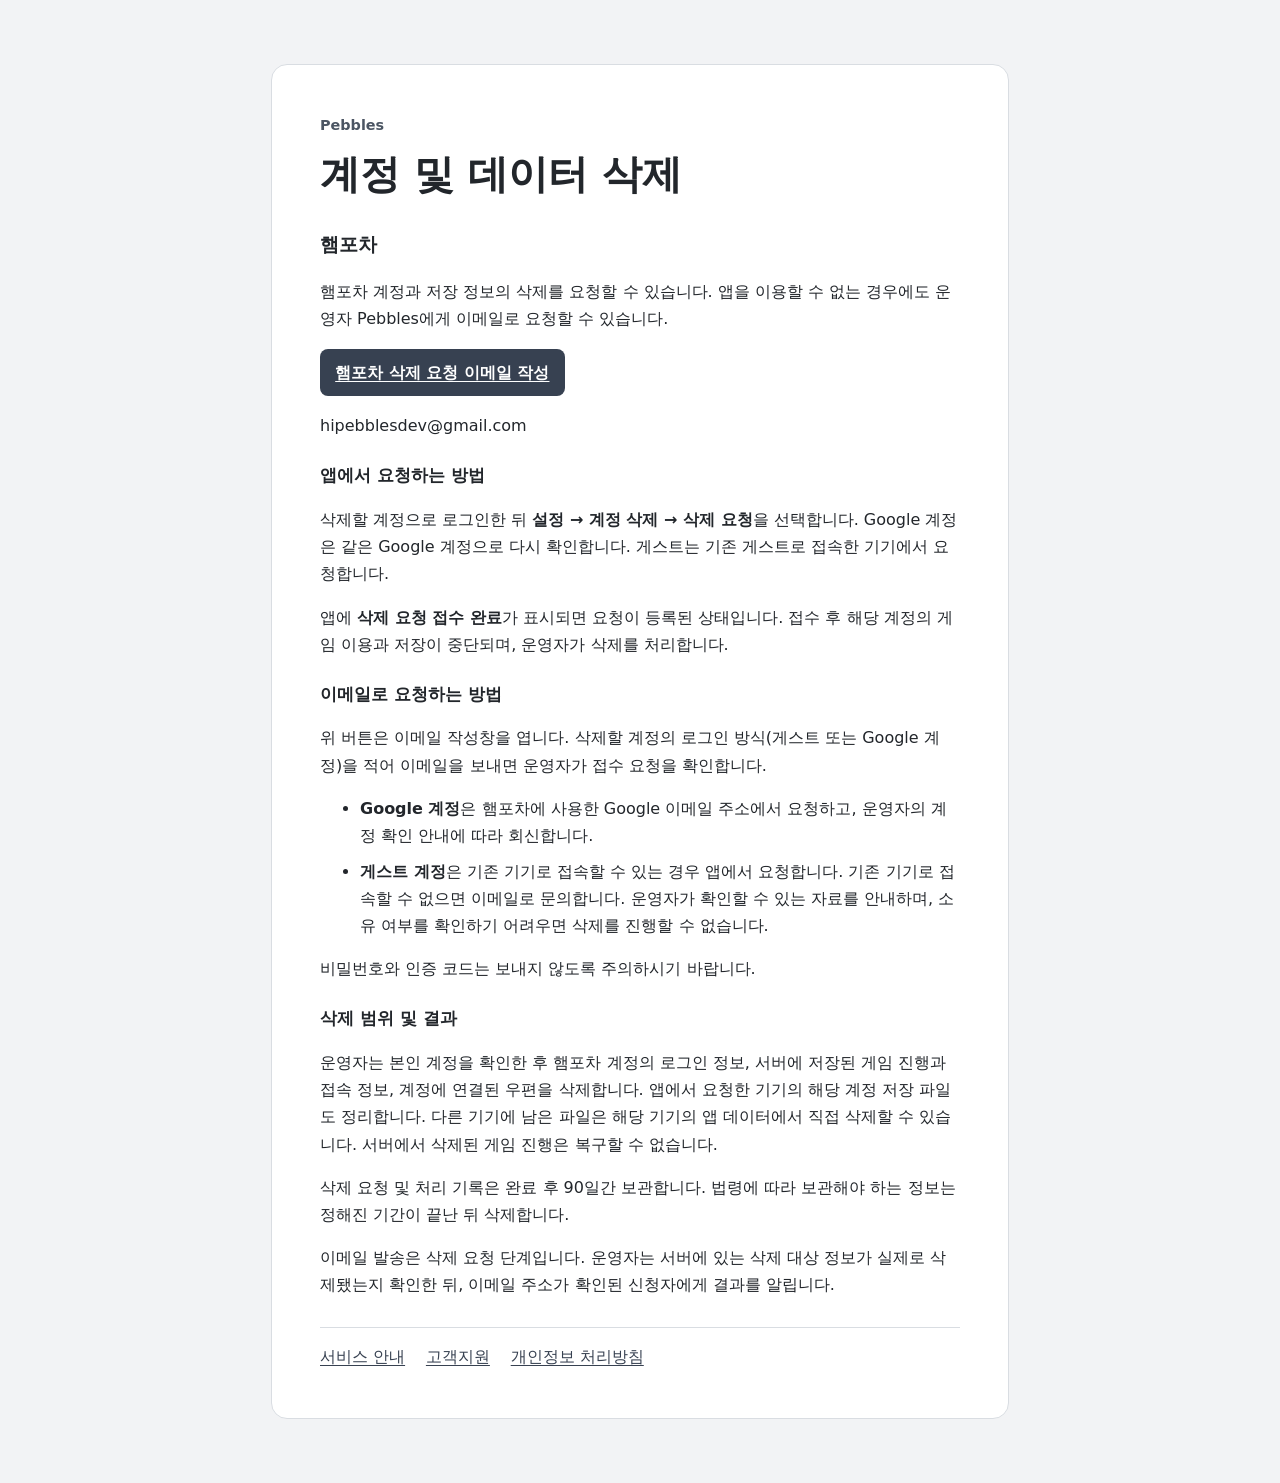
==== delete-account/index.html @ 9e1e4283 "docs(site): publish Pebbles support and policy pages" ====
<!doctype html>
<html lang="ko">
<head>
  <meta charset="utf-8">
  <meta name="viewport" content="width=device-width, initial-scale=1">
  <title>Pebbles | 계정 및 데이터 삭제</title>
  <link rel="stylesheet" href="../style.css">
</head>
<body>
  <main>
    <p class="brand">Pebbles</p>
    <h1>계정 및 데이터 삭제</h1>
    <h2>햄포차</h2>
    <p>햄포차 계정과 저장 정보의 삭제를 요청할 수 있습니다. 앱을 이용할 수 없는 경우에도 운영자 Pebbles에게 이메일로 요청할 수 있습니다.</p>
    <p><a class="button" href="mailto:hipebblesdev@gmail.com?subject=%5B%ED%96%84%ED%8F%AC%EC%B0%A8%5D%20%EA%B3%84%EC%A0%95%20%EB%B0%8F%20%EB%8D%B0%EC%9D%B4%ED%84%B0%20%EC%82%AD%EC%A0%9C">햄포차 삭제 요청 이메일 작성</a></p>
    <p class="address">hipebblesdev@gmail.com</p>
    <h3>앱에서 요청하는 방법</h3>
    <p>삭제할 계정으로 로그인한 뒤 <strong>설정 → 계정 삭제 → 삭제 요청</strong>을 선택합니다. Google 계정은 같은 Google 계정으로 다시 확인합니다. 게스트는 기존 게스트로 접속한 기기에서 요청합니다.</p>
    <p>앱에 <strong>삭제 요청 접수 완료</strong>가 표시되면 요청이 등록된 상태입니다. 접수 후 해당 계정의 게임 이용과 저장이 중단되며, 운영자가 삭제를 처리합니다.</p>

    <h3>이메일로 요청하는 방법</h3>
    <p>위 버튼은 이메일 작성창을 엽니다. 삭제할 계정의 로그인 방식(게스트 또는 Google 계정)을 적어 이메일을 보내면 운영자가 접수 요청을 확인합니다.</p>
    <ul>
      <li><strong>Google 계정</strong>은 햄포차에 사용한 Google 이메일 주소에서 요청하고, 운영자의 계정 확인 안내에 따라 회신합니다.</li>
      <li><strong>게스트 계정</strong>은 기존 기기로 접속할 수 있는 경우 앱에서 요청합니다. 기존 기기로 접속할 수 없으면 이메일로 문의합니다. 운영자가 확인할 수 있는 자료를 안내하며, 소유 여부를 확인하기 어려우면 삭제를 진행할 수 없습니다.</li>
    </ul>
    <p>비밀번호와 인증 코드는 보내지 않도록 주의하시기 바랍니다.</p>

    <h3>삭제 범위 및 결과</h3>
    <p>운영자는 본인 계정을 확인한 후 햄포차 계정의 로그인 정보, 서버에 저장된 게임 진행과 접속 정보, 계정에 연결된 우편을 삭제합니다. 앱에서 요청한 기기의 해당 계정 저장 파일도 정리합니다. 다른 기기에 남은 파일은 해당 기기의 앱 데이터에서 직접 삭제할 수 있습니다. 서버에서 삭제된 게임 진행은 복구할 수 없습니다.</p>
    <p>삭제 요청 및 처리 기록은 완료 후 90일간 보관합니다. 법령에 따라 보관해야 하는 정보는 정해진 기간이 끝난 뒤 삭제합니다.</p>
    <p>이메일 발송은 삭제 요청 단계입니다. 운영자는 서버에 있는 삭제 대상 정보가 실제로 삭제됐는지 확인한 뒤, 이메일 주소가 확인된 신청자에게 결과를 알립니다.</p>
    <nav aria-label="서비스 안내">
      <a href="../">서비스 안내</a>
      <a href="../support/">고객지원</a>
      <a href="../privacy/">개인정보 처리방침</a>
    </nav>
  </main>
</body>
</html>
---- style.css ----
:root {
  color-scheme: light;
  font-family: system-ui, "Malgun Gothic", sans-serif;
  color: #22262b;
  background: #f2f3f5;
  --surface: #fff;
  --border: #d9dde2;
  --muted: #4b5563;
  --action: #374151;
  line-height: 1.7;
}

body {
  margin: 0;
  padding: clamp(1rem, 5vw, 4rem);
}

main {
  max-width: 40rem;
  margin: 0 auto;
  padding: clamp(1rem, 5vw, 3rem);
  background: var(--surface);
  border: 1px solid var(--border);
  border-radius: 1rem;
}

.brand {
  color: var(--muted);
  font-size: .9rem;
  font-weight: 700;
  margin: 0;
}

h1 {
  margin-block: .3em .75em;
  font-size: clamp(1.65rem, 5vw, 2.5rem);
  line-height: 1.25;
}

h2 {
  margin-block: 1.5em .5em;
  font-size: 1.2rem;
}

h3 {
  margin-block: 1.3em .45em;
  font-size: 1.05rem;
}

a {
  color: var(--action);
  text-underline-offset: .18em;
}

a:focus-visible,
summary:focus-visible {
  outline: 3px solid var(--action);
  outline-offset: 3px;
}

.button {
  display: inline-block;
  padding: .65rem .95rem;
  background: var(--action);
  color: var(--surface);
  border-radius: .5rem;
  font-weight: 700;
}

.address {
  overflow-wrap: anywhere;
  user-select: all;
}

.notice {
  padding: .7rem .9rem;
  background: #f3f4f6;
  border-inline-start: .25rem solid #6b7280;
}

details {
  padding: .6rem .85rem;
  background: #f7f8fa;
  border: 1px solid var(--border);
  border-radius: .5rem;
}

summary {
  cursor: pointer;
  font-weight: 600;
}

details p {
  margin-bottom: .35rem;
}

li + li {
  margin-top: .55rem;
}

nav {
  display: flex;
  flex-wrap: wrap;
  gap: .45rem 1.3rem;
  border-top: 1px solid var(--border);
  margin-top: 1.8rem;
  padding-top: .9rem;
}
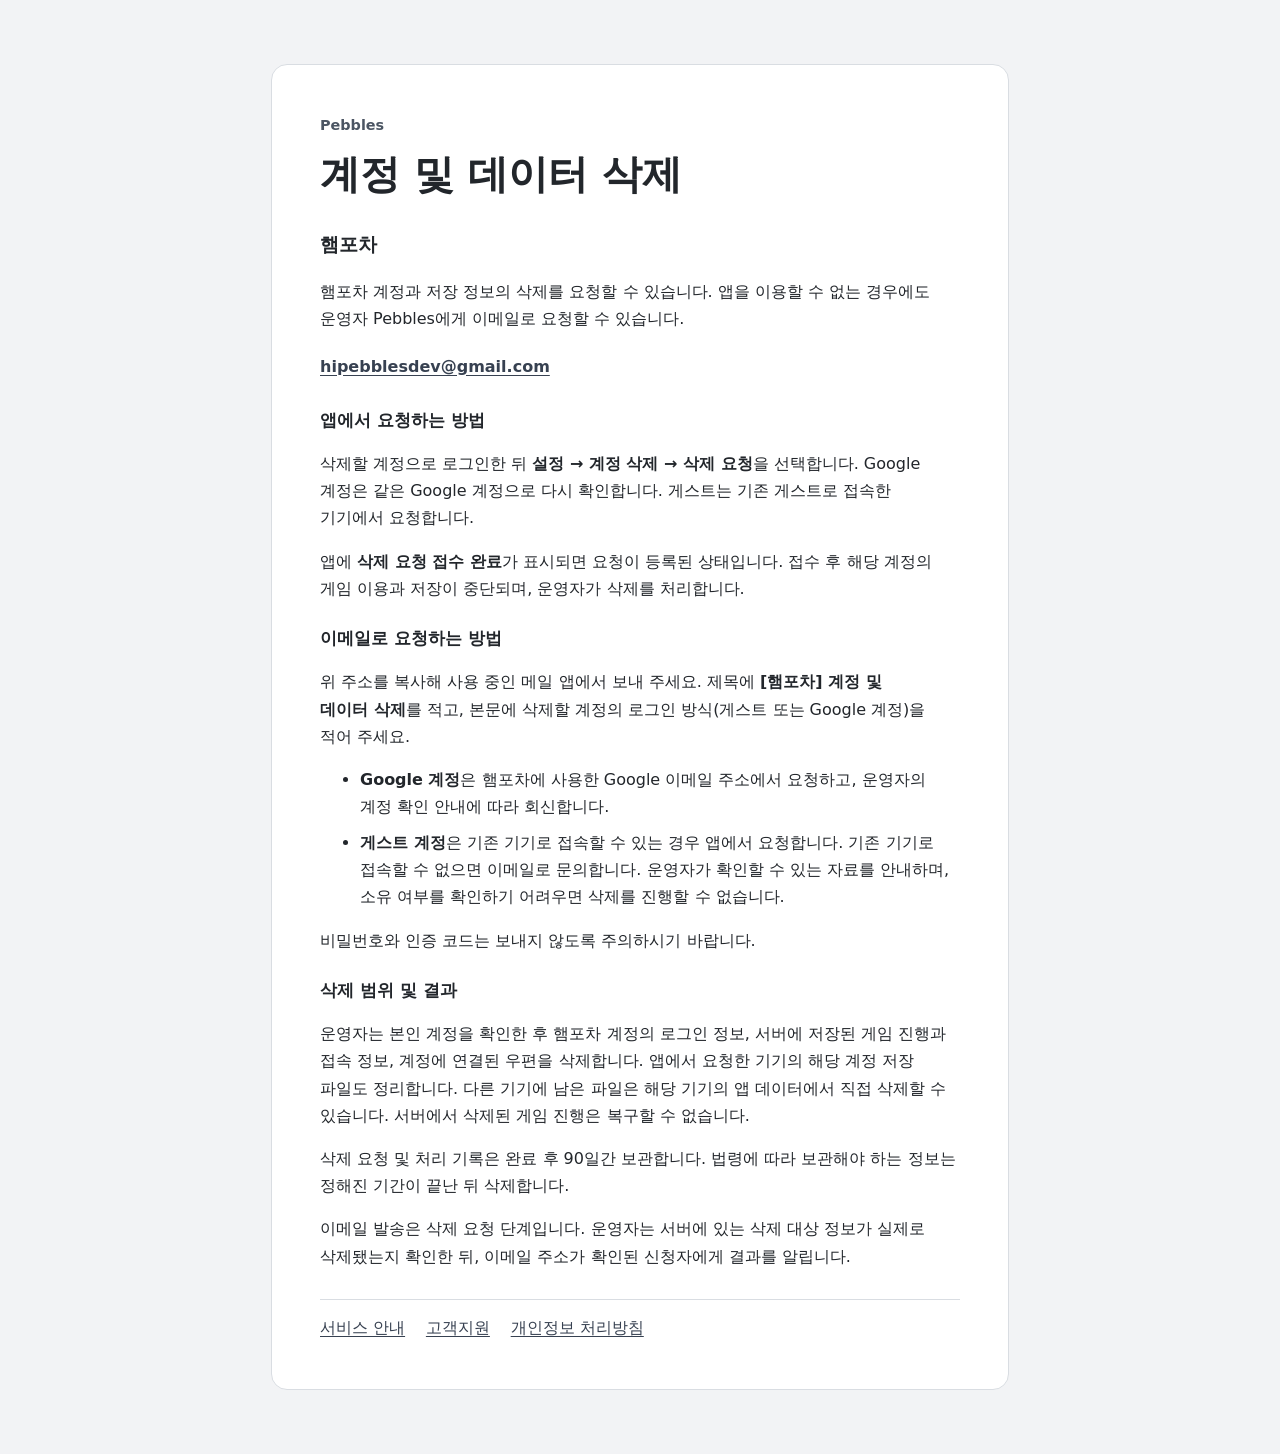
==== commit e5eb2f3d: "fix(site): improve Korean line wrapping and copy support email" ====
--- a/delete-account/index.html
+++ b/delete-account/index.html
@@ -5,6 +5,7 @@
   <meta name="viewport" content="width=device-width, initial-scale=1">
   <title>Pebbles | 계정 및 데이터 삭제</title>
   <link rel="stylesheet" href="../style.css">
+  <script src="../copy-email.js" defer></script>
 </head>
 <body>
   <main>
@@ -12,14 +13,13 @@
     <h1>계정 및 데이터 삭제</h1>
     <h2>햄포차</h2>
     <p>햄포차 계정과 저장 정보의 삭제를 요청할 수 있습니다. 앱을 이용할 수 없는 경우에도 운영자 Pebbles에게 이메일로 요청할 수 있습니다.</p>
-    <p><a class="button" href="mailto:hipebblesdev@gmail.com?subject=%5B%ED%96%84%ED%8F%AC%EC%B0%A8%5D%20%EA%B3%84%EC%A0%95%20%EB%B0%8F%20%EB%8D%B0%EC%9D%B4%ED%84%B0%20%EC%82%AD%EC%A0%9C">햄포차 삭제 요청 이메일 작성</a></p>
-    <p class="address">hipebblesdev@gmail.com</p>
+    <p><button type="button" class="email-copy" aria-label="hipebblesdev@gmail.com 주소 복사">hipebblesdev@gmail.com</button><span class="copy-status" role="status"></span></p>
     <h3>앱에서 요청하는 방법</h3>
     <p>삭제할 계정으로 로그인한 뒤 <strong>설정 → 계정 삭제 → 삭제 요청</strong>을 선택합니다. Google 계정은 같은 Google 계정으로 다시 확인합니다. 게스트는 기존 게스트로 접속한 기기에서 요청합니다.</p>
     <p>앱에 <strong>삭제 요청 접수 완료</strong>가 표시되면 요청이 등록된 상태입니다. 접수 후 해당 계정의 게임 이용과 저장이 중단되며, 운영자가 삭제를 처리합니다.</p>
 
     <h3>이메일로 요청하는 방법</h3>
-    <p>위 버튼은 이메일 작성창을 엽니다. 삭제할 계정의 로그인 방식(게스트 또는 Google 계정)을 적어 이메일을 보내면 운영자가 접수 요청을 확인합니다.</p>
+    <p>위 주소를 복사해 사용 중인 메일 앱에서 보내 주세요. 제목에 <strong>[햄포차] 계정 및 데이터 삭제</strong>를 적고, 본문에 삭제할 계정의 로그인 방식(게스트 또는 Google 계정)을 적어 주세요.</p>
     <ul>
       <li><strong>Google 계정</strong>은 햄포차에 사용한 Google 이메일 주소에서 요청하고, 운영자의 계정 확인 안내에 따라 회신합니다.</li>
       <li><strong>게스트 계정</strong>은 기존 기기로 접속할 수 있는 경우 앱에서 요청합니다. 기존 기기로 접속할 수 없으면 이메일로 문의합니다. 운영자가 확인할 수 있는 자료를 안내하며, 소유 여부를 확인하기 어려우면 삭제를 진행할 수 없습니다.</li>
--- a/style.css
+++ b/style.css
@@ -8,6 +8,8 @@
   --muted: #4b5563;
   --action: #374151;
   line-height: 1.7;
+  word-break: keep-all;
+  overflow-wrap: break-word;
 }
 
 body {
@@ -35,6 +37,12 @@
   margin-block: .3em .75em;
   font-size: clamp(1.65rem, 5vw, 2.5rem);
   line-height: 1.25;
+  text-wrap: balance;
+}
+
+p,
+li {
+  text-wrap: pretty;
 }
 
 h2 {
@@ -53,23 +61,29 @@
 }
 
 a:focus-visible,
+button:focus-visible,
 summary:focus-visible {
   outline: 3px solid var(--action);
   outline-offset: 3px;
 }
 
-.button {
-  display: inline-block;
-  padding: .65rem .95rem;
-  background: var(--action);
-  color: var(--surface);
-  border-radius: .5rem;
+.email-copy {
+  padding: .25rem 0;
+  border: 0;
+  background: transparent;
+  color: var(--action);
+  font: inherit;
   font-weight: 700;
+  text-decoration: underline;
+  text-underline-offset: .18em;
+  cursor: pointer;
+  user-select: text;
 }
 
-.address {
-  overflow-wrap: anywhere;
-  user-select: all;
+.copy-status {
+  color: var(--muted);
+  margin-inline-start: .65rem;
+  font-size: .9rem;
 }
 
 .notice {
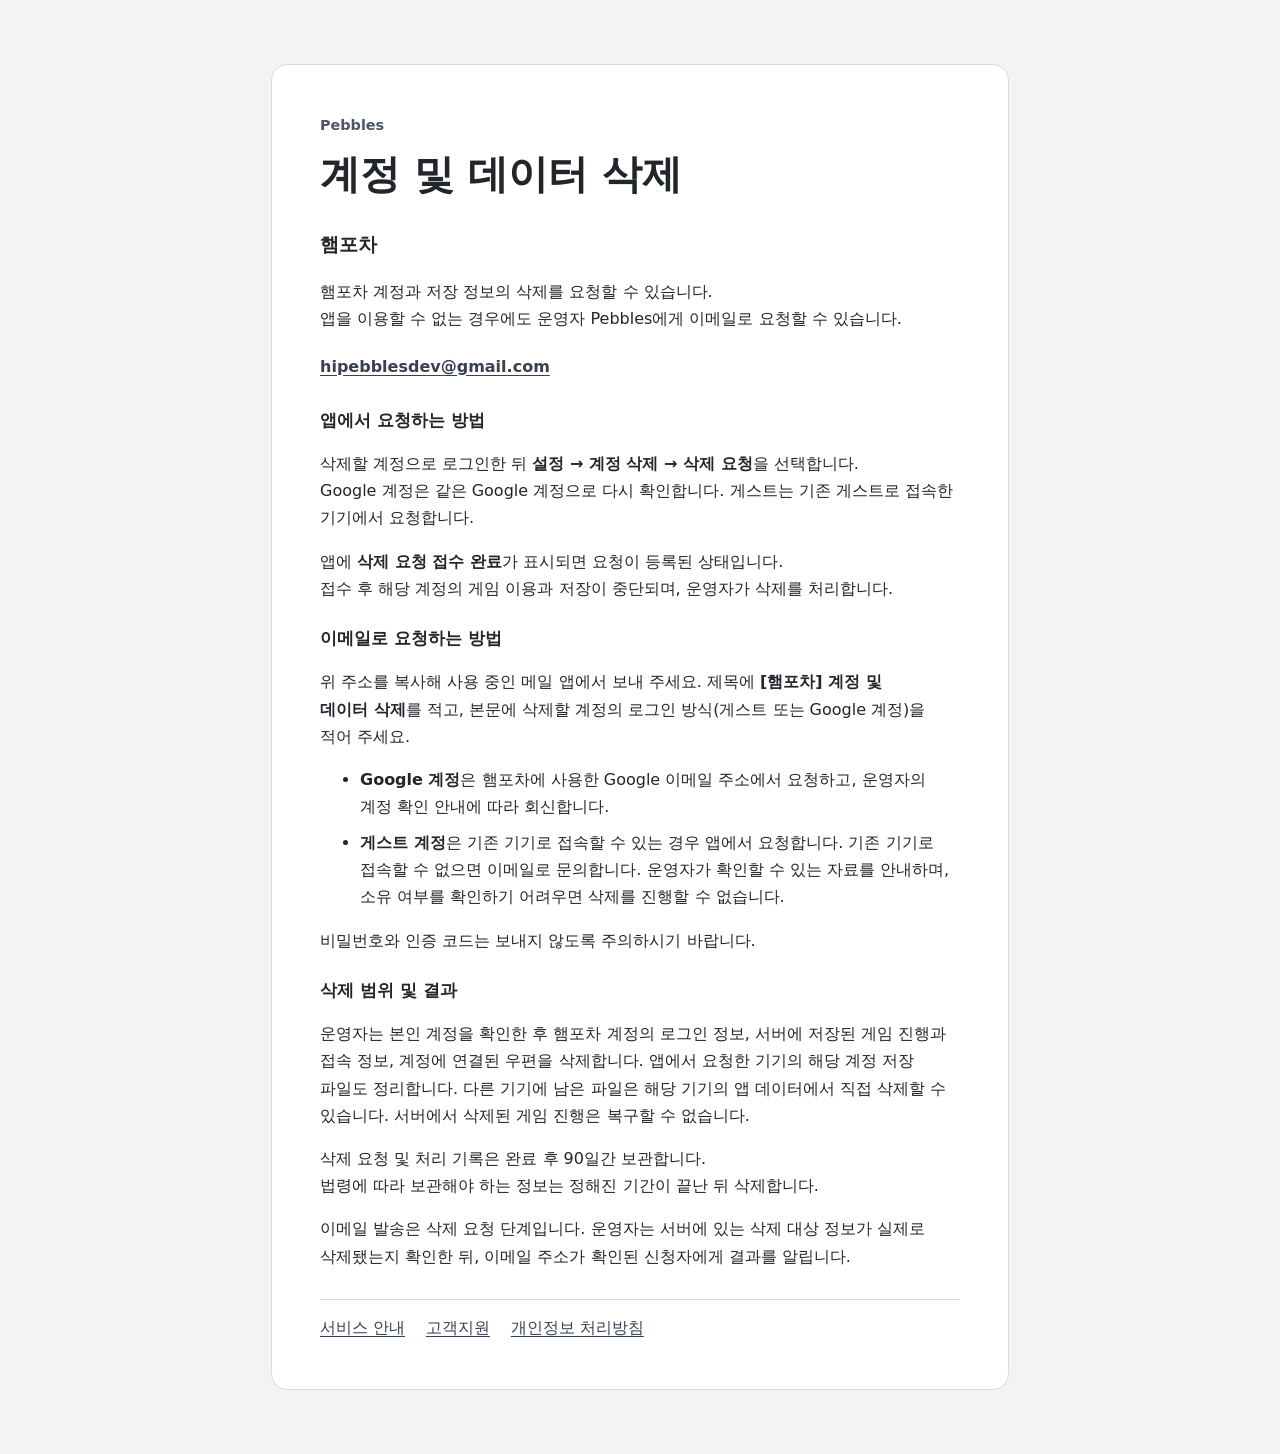
==== commit 27f2f4b1: "fix(site): clarify privacy disclosures and split support copy" ====
--- a/delete-account/index.html
+++ b/delete-account/index.html
@@ -12,11 +12,14 @@
     <p class="brand">Pebbles</p>
     <h1>계정 및 데이터 삭제</h1>
     <h2>햄포차</h2>
-    <p>햄포차 계정과 저장 정보의 삭제를 요청할 수 있습니다. 앱을 이용할 수 없는 경우에도 운영자 Pebbles에게 이메일로 요청할 수 있습니다.</p>
+    <p>햄포차 계정과 저장 정보의 삭제를 요청할 수 있습니다.<br>
+      앱을 이용할 수 없는 경우에도 운영자 Pebbles에게 이메일로 요청할 수 있습니다.</p>
     <p><button type="button" class="email-copy" aria-label="hipebblesdev@gmail.com 주소 복사">hipebblesdev@gmail.com</button><span class="copy-status" role="status"></span></p>
     <h3>앱에서 요청하는 방법</h3>
-    <p>삭제할 계정으로 로그인한 뒤 <strong>설정 → 계정 삭제 → 삭제 요청</strong>을 선택합니다. Google 계정은 같은 Google 계정으로 다시 확인합니다. 게스트는 기존 게스트로 접속한 기기에서 요청합니다.</p>
-    <p>앱에 <strong>삭제 요청 접수 완료</strong>가 표시되면 요청이 등록된 상태입니다. 접수 후 해당 계정의 게임 이용과 저장이 중단되며, 운영자가 삭제를 처리합니다.</p>
+    <p>삭제할 계정으로 로그인한 뒤 <strong>설정 → 계정 삭제 → 삭제 요청</strong>을 선택합니다.<br>
+      Google 계정은 같은 Google 계정으로 다시 확인합니다. 게스트는 기존 게스트로 접속한 기기에서 요청합니다.</p>
+    <p>앱에 <strong>삭제 요청 접수 완료</strong>가 표시되면 요청이 등록된 상태입니다.<br>
+      접수 후 해당 계정의 게임 이용과 저장이 중단되며, 운영자가 삭제를 처리합니다.</p>
 
     <h3>이메일로 요청하는 방법</h3>
     <p>위 주소를 복사해 사용 중인 메일 앱에서 보내 주세요. 제목에 <strong>[햄포차] 계정 및 데이터 삭제</strong>를 적고, 본문에 삭제할 계정의 로그인 방식(게스트 또는 Google 계정)을 적어 주세요.</p>
@@ -28,7 +31,8 @@
 
     <h3>삭제 범위 및 결과</h3>
     <p>운영자는 본인 계정을 확인한 후 햄포차 계정의 로그인 정보, 서버에 저장된 게임 진행과 접속 정보, 계정에 연결된 우편을 삭제합니다. 앱에서 요청한 기기의 해당 계정 저장 파일도 정리합니다. 다른 기기에 남은 파일은 해당 기기의 앱 데이터에서 직접 삭제할 수 있습니다. 서버에서 삭제된 게임 진행은 복구할 수 없습니다.</p>
-    <p>삭제 요청 및 처리 기록은 완료 후 90일간 보관합니다. 법령에 따라 보관해야 하는 정보는 정해진 기간이 끝난 뒤 삭제합니다.</p>
+    <p>삭제 요청 및 처리 기록은 완료 후 90일간 보관합니다.<br>
+      법령에 따라 보관해야 하는 정보는 정해진 기간이 끝난 뒤 삭제합니다.</p>
     <p>이메일 발송은 삭제 요청 단계입니다. 운영자는 서버에 있는 삭제 대상 정보가 실제로 삭제됐는지 확인한 뒤, 이메일 주소가 확인된 신청자에게 결과를 알립니다.</p>
     <nav aria-label="서비스 안내">
       <a href="../">서비스 안내</a>
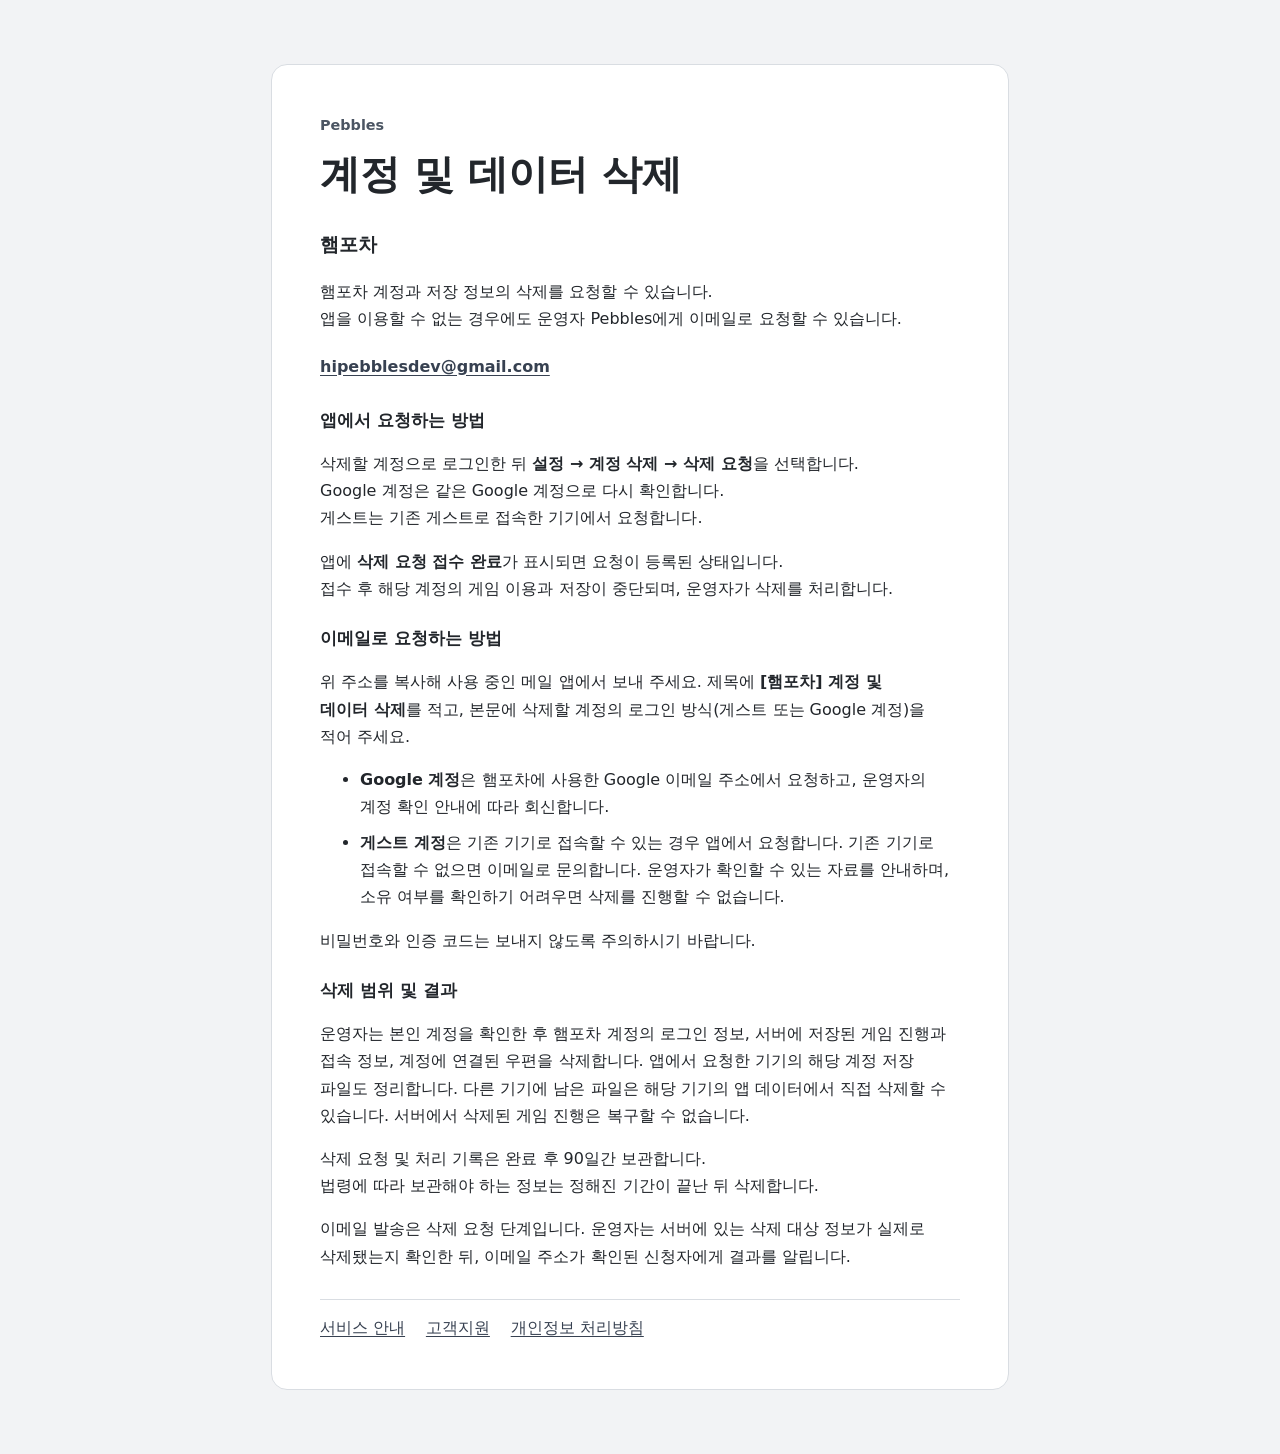
==== commit 7a6ad03f: "fix(site): separate guest account deletion instructions" ====
--- a/delete-account/index.html
+++ b/delete-account/index.html
@@ -17,7 +17,8 @@
     <p><button type="button" class="email-copy" aria-label="hipebblesdev@gmail.com 주소 복사">hipebblesdev@gmail.com</button><span class="copy-status" role="status"></span></p>
     <h3>앱에서 요청하는 방법</h3>
     <p>삭제할 계정으로 로그인한 뒤 <strong>설정 → 계정 삭제 → 삭제 요청</strong>을 선택합니다.<br>
-      Google 계정은 같은 Google 계정으로 다시 확인합니다. 게스트는 기존 게스트로 접속한 기기에서 요청합니다.</p>
+      Google 계정은 같은 Google 계정으로 다시 확인합니다.<br>
+      게스트는 기존 게스트로 접속한 기기에서 요청합니다.</p>
     <p>앱에 <strong>삭제 요청 접수 완료</strong>가 표시되면 요청이 등록된 상태입니다.<br>
       접수 후 해당 계정의 게임 이용과 저장이 중단되며, 운영자가 삭제를 처리합니다.</p>
 
